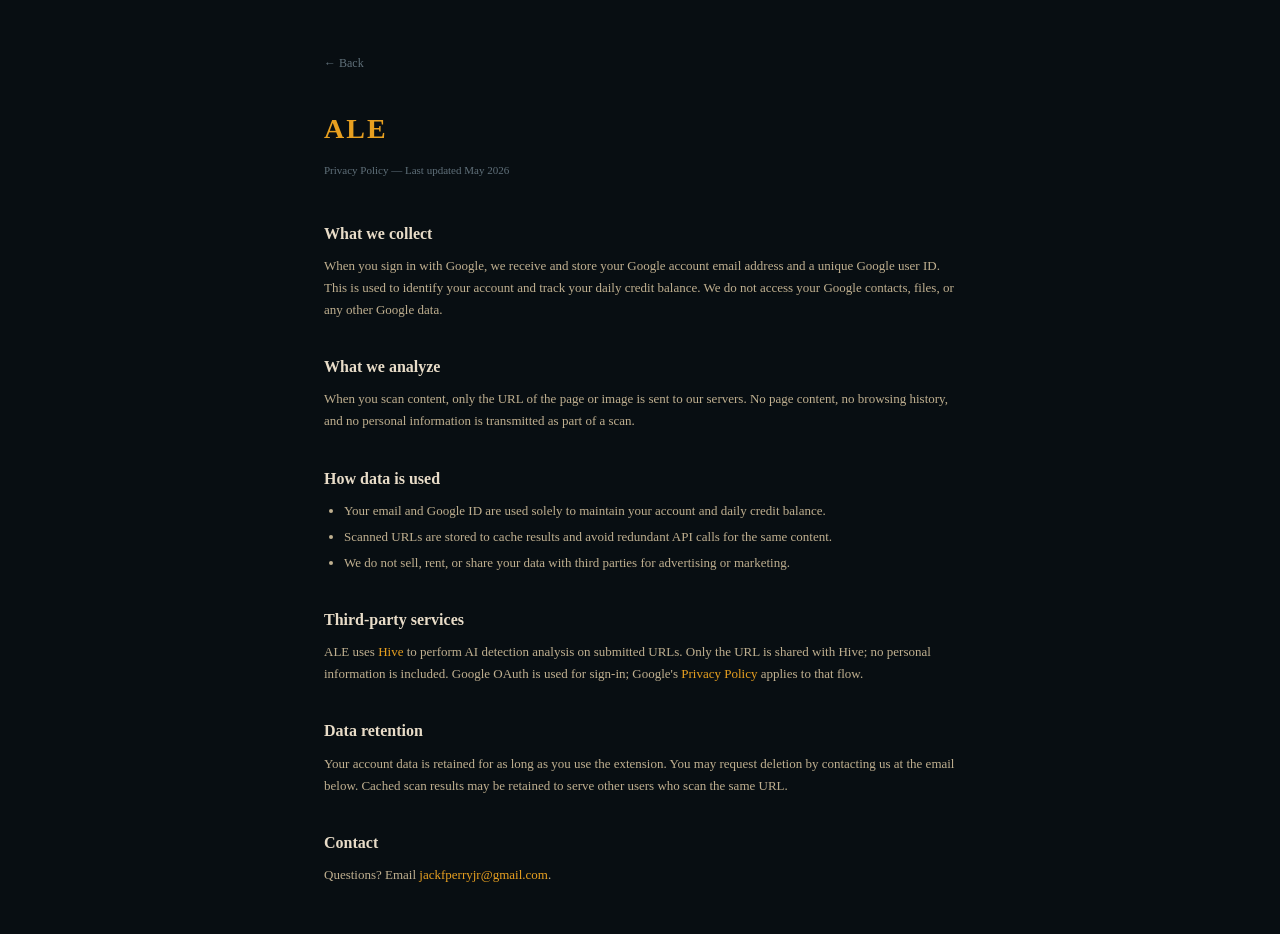
==== docs/privacy.html @ 546a4e55 "Setup oauth, gh pages, custom domain" ====
<!DOCTYPE html>
<html lang="en">
<head>
  <meta charset="UTF-8" />
  <meta name="viewport" content="width=device-width, initial-scale=1.0" />
  <title>Privacy Policy — ALE</title>
  <style>
    *, *::before, *::after { box-sizing: border-box; margin: 0; padding: 0; }
    body {
      background: #080E12;
      color: #E8DCC8;
      font-family: Georgia, 'Times New Roman', serif;
      line-height: 1.7;
      padding: 48px 24px;
      max-width: 680px;
      margin: 0 auto;
    }
    a { color: #E8A020; text-decoration: none; }
    a:hover { color: #FFB84A; }
    h1 { font-size: 28px; color: #E8A020; margin-bottom: 8px; letter-spacing: 2px; }
    .meta { font-size: 11px; color: #60707A; margin-bottom: 40px; }
    h2 { font-size: 16px; color: #E8DCC8; margin: 32px 0 8px; }
    p, li { font-size: 13px; color: #C0B090; }
    ul { padding-left: 20px; margin-top: 8px; }
    li { margin-bottom: 4px; }
    .back { display: inline-block; font-size: 12px; color: #60707A; margin-bottom: 32px; }
    .back:hover { color: #E8DCC8; }
  </style>
</head>
<body>

<a class="back" href="index.html">← Back</a>

<h1>ALE</h1>
<p class="meta">Privacy Policy &mdash; Last updated May 2026</p>

<h2>What we collect</h2>
<p>When you sign in with Google, we receive and store your Google account email address and a unique Google user ID. This is used to identify your account and track your daily credit balance. We do not access your Google contacts, files, or any other Google data.</p>

<h2>What we analyze</h2>
<p>When you scan content, only the URL of the page or image is sent to our servers. No page content, no browsing history, and no personal information is transmitted as part of a scan.</p>

<h2>How data is used</h2>
<ul>
  <li>Your email and Google ID are used solely to maintain your account and daily credit balance.</li>
  <li>Scanned URLs are stored to cache results and avoid redundant API calls for the same content.</li>
  <li>We do not sell, rent, or share your data with third parties for advertising or marketing.</li>
</ul>

<h2>Third-party services</h2>
<p>ALE uses <a href="https://thehive.ai" target="_blank" rel="noopener">Hive</a> to perform AI detection analysis on submitted URLs. Only the URL is shared with Hive; no personal information is included. Google OAuth is used for sign-in; Google's <a href="https://policies.google.com/privacy" target="_blank" rel="noopener">Privacy Policy</a> applies to that flow.</p>

<h2>Data retention</h2>
<p>Your account data is retained for as long as you use the extension. You may request deletion by contacting us at the email below. Cached scan results may be retained to serve other users who scan the same URL.</p>

<h2>Contact</h2>
<p>Questions? Email <a href="mailto:jackfperryjr@gmail.com">jackfperryjr@gmail.com</a>.</p>

</body>
</html>
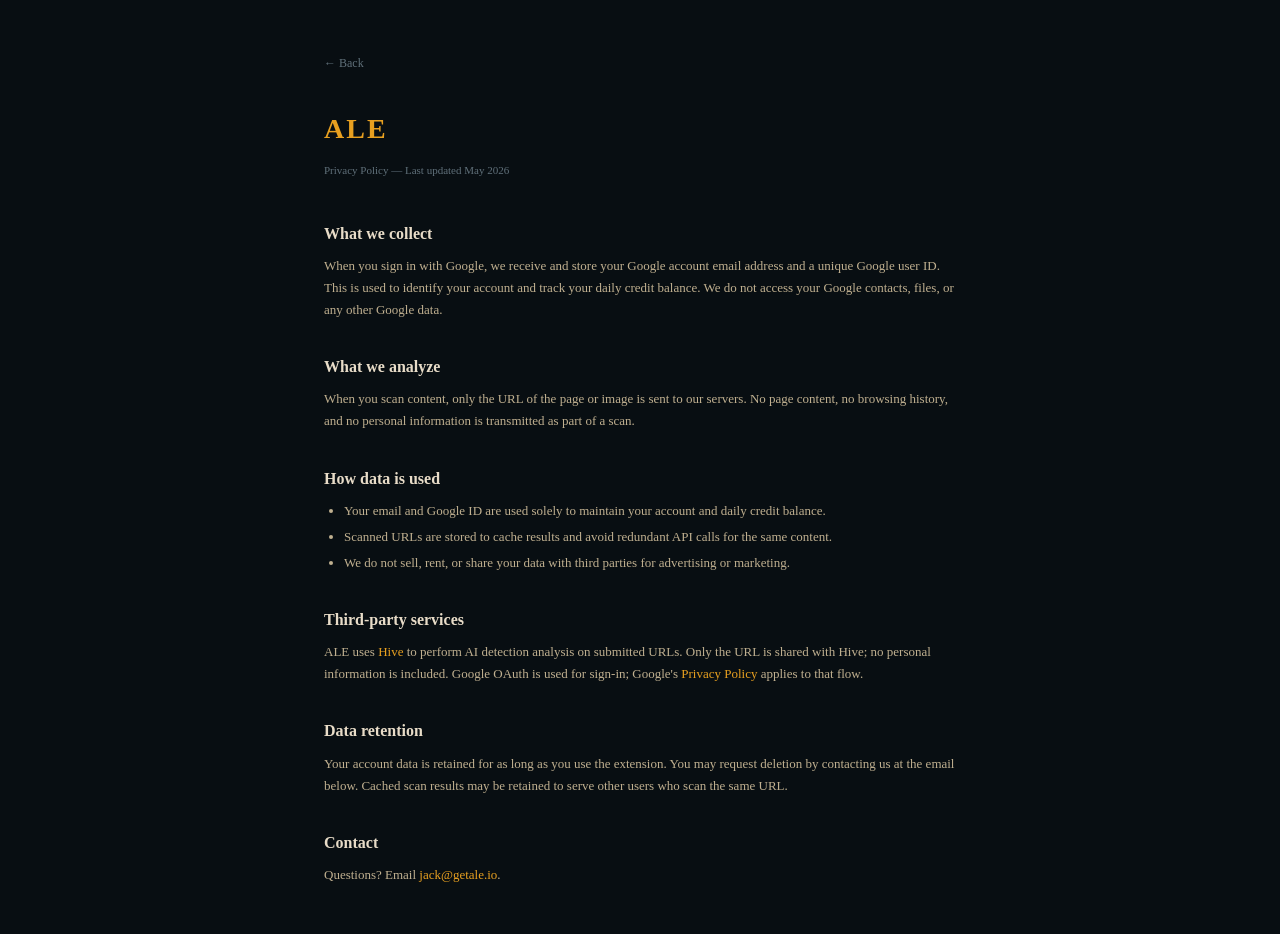
==== commit 14420a52: "Updated email." ====
--- a/docs/privacy.html
+++ b/docs/privacy.html
@@ -54,7 +54,7 @@
 <p>Your account data is retained for as long as you use the extension. You may request deletion by contacting us at the email below. Cached scan results may be retained to serve other users who scan the same URL.</p>
 
 <h2>Contact</h2>
-<p>Questions? Email <a href="mailto:jackfperryjr@gmail.com">jackfperryjr@gmail.com</a>.</p>
+<p>Questions? Email <a href="mailto:jack@getale.io">jack@getale.io</a>.</p>
 
 </body>
 </html>
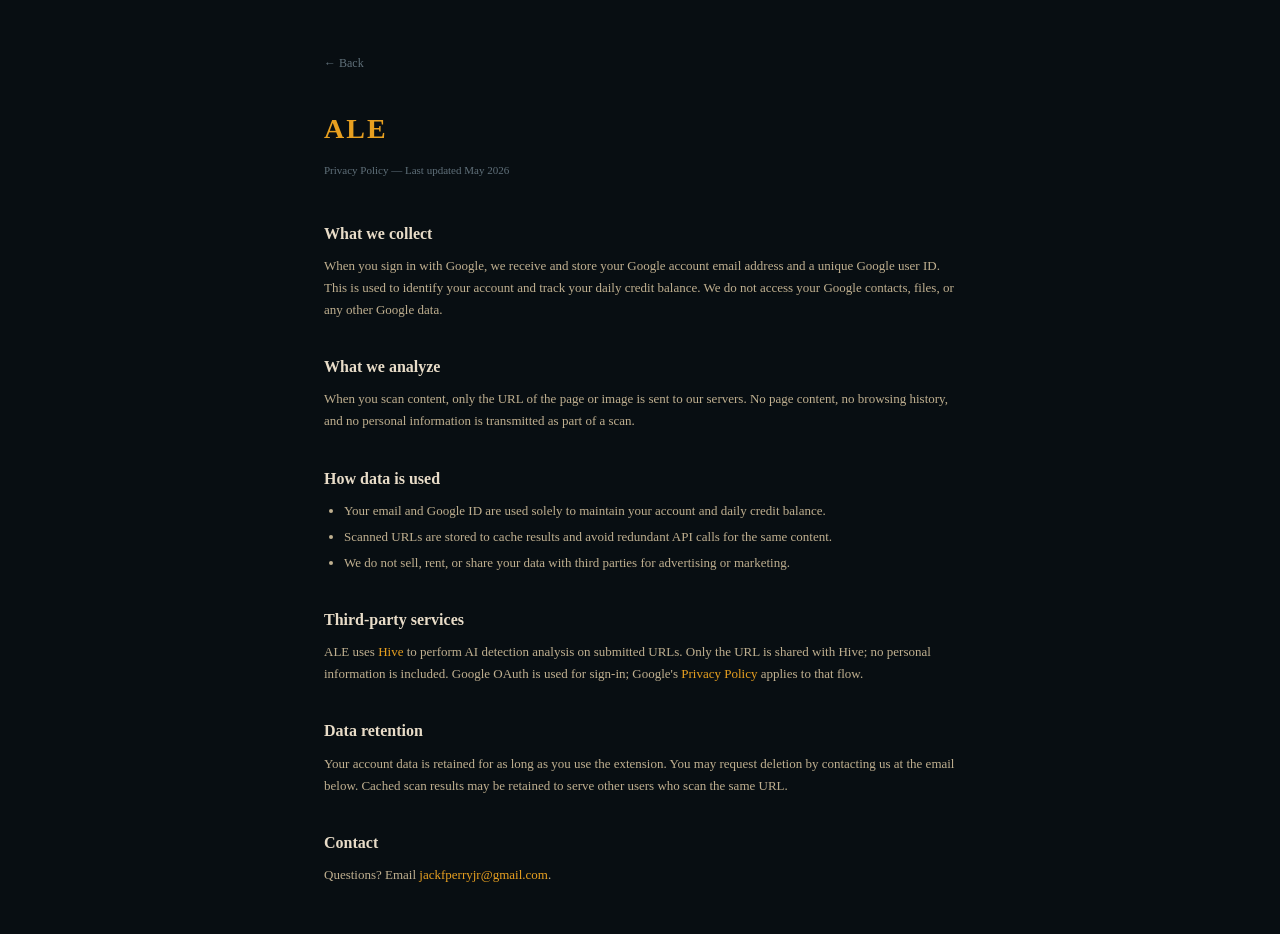
==== commit a8b556bc: "Updated email." ====
--- a/docs/privacy.html
+++ b/docs/privacy.html
@@ -54,7 +54,7 @@
 <p>Your account data is retained for as long as you use the extension. You may request deletion by contacting us at the email below. Cached scan results may be retained to serve other users who scan the same URL.</p>
 
 <h2>Contact</h2>
-<p>Questions? Email <a href="mailto:jack@getale.io">jack@getale.io</a>.</p>
+<p>Questions? Email <a href="mailto:jackfperryjr@gmail.com">jackfperryjr@gmail.com</a>.</p>
 
 </body>
 </html>
